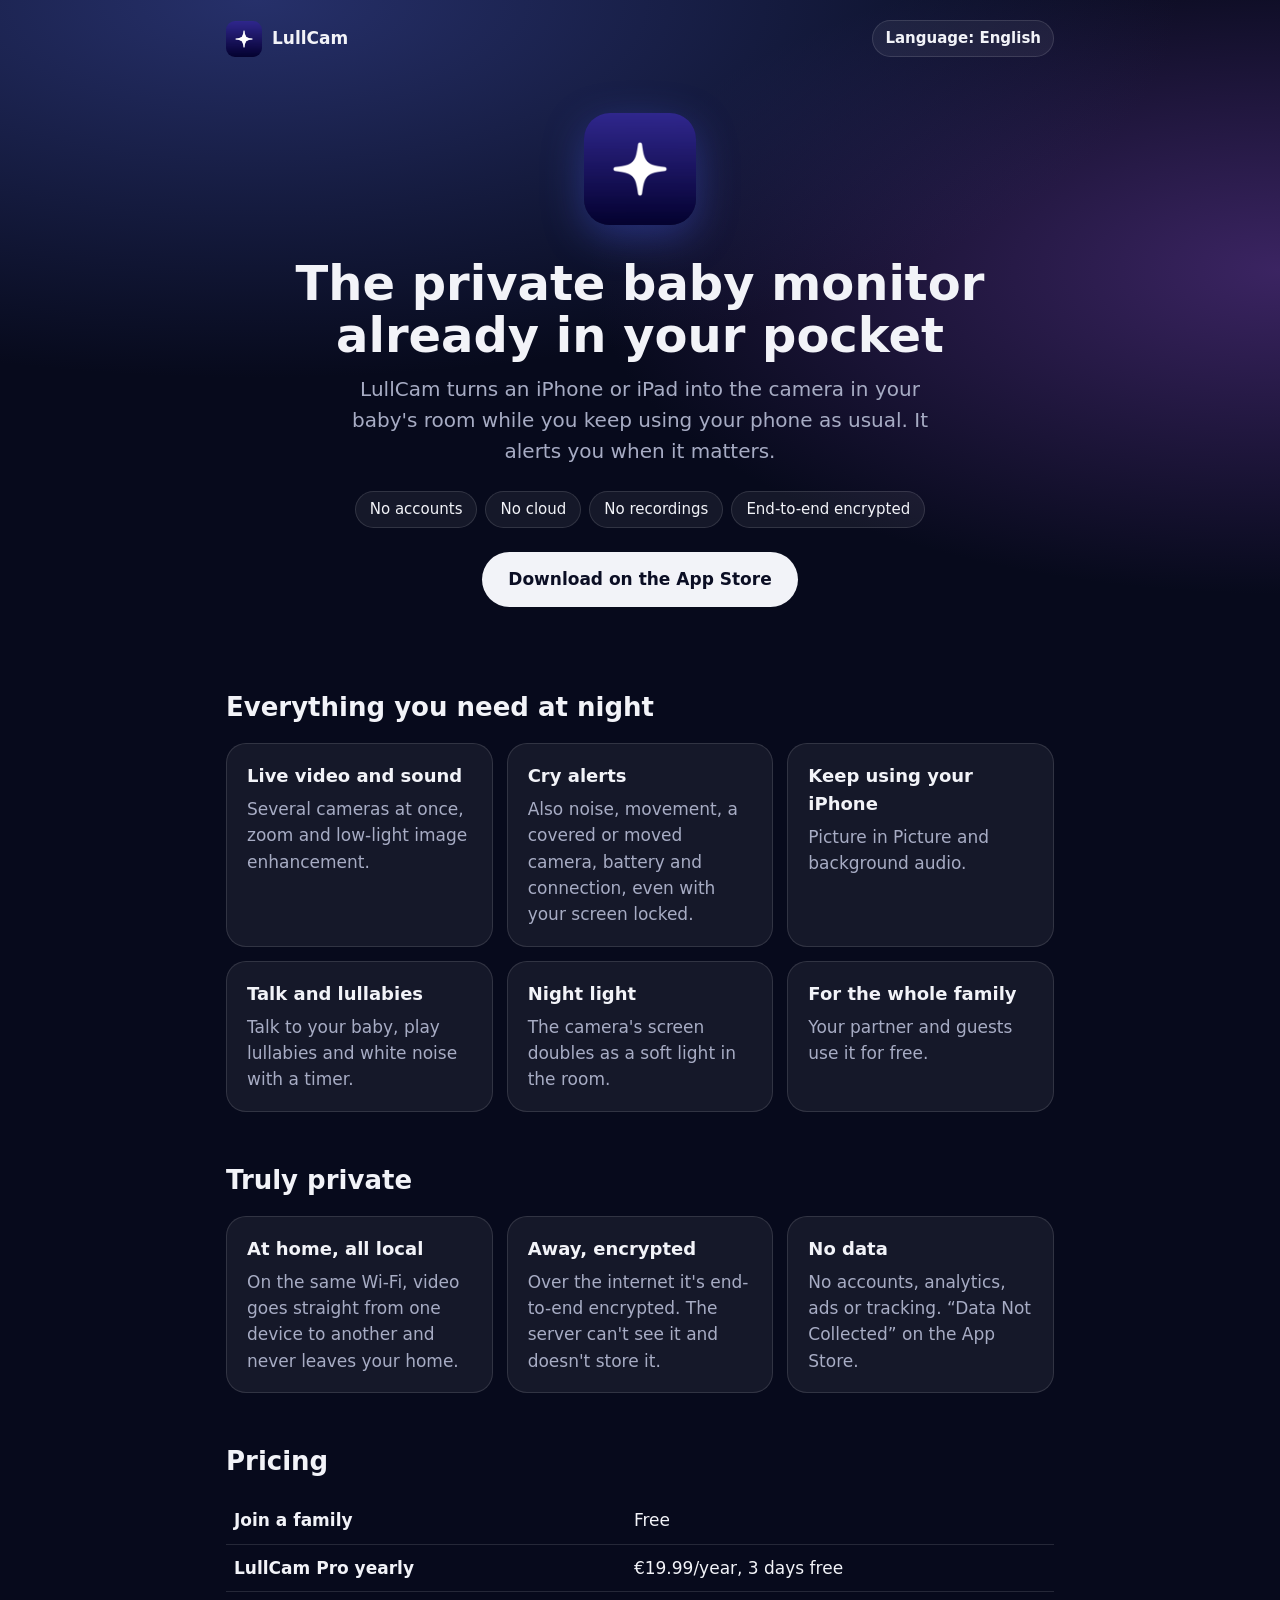
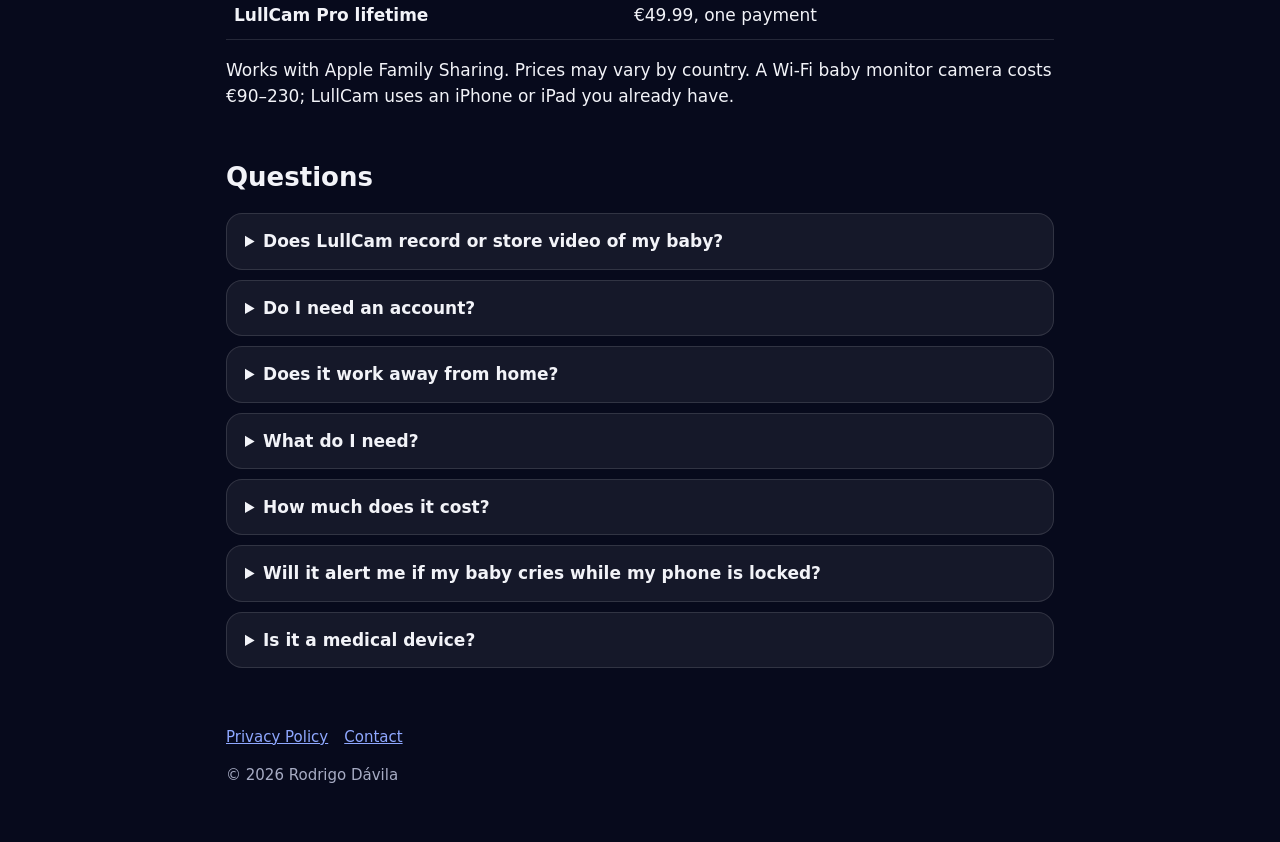
==== index.html @ 8188d0df "feat: publish LullCam website Co-Authored-By: Claude Opus 5.5 (1M context) <noreply@anthropic.com>" ====
<!doctype html>
<html lang="en">
<head>
<meta charset="utf-8">
<meta name="viewport" content="width=device-width, initial-scale=1">
<title>LullCam — Private baby monitor for iPhone, no cloud, no accounts</title>
<meta name="description" content="LullCam turns an iPhone or iPad into a private baby monitor: live video and sound, cry and motion alerts, no accounts, no cloud and no recordings. End-to-end encrypted.">
<link rel="canonical" href="https://lullcam.com/">
<link rel="alternate" hreflang="en" href="https://lullcam.com/">
<link rel="alternate" hreflang="es" href="https://lullcam.com/es/">
<link rel="alternate" hreflang="de" href="https://lullcam.com/de/">
<link rel="alternate" hreflang="fr" href="https://lullcam.com/fr/">
<link rel="alternate" hreflang="it" href="https://lullcam.com/it/">
<link rel="alternate" hreflang="pt-PT" href="https://lullcam.com/pt-pt/">
<link rel="alternate" hreflang="pt-BR" href="https://lullcam.com/pt-br/">
<link rel="alternate" hreflang="ja" href="https://lullcam.com/ja/">
<link rel="alternate" hreflang="ko" href="https://lullcam.com/ko/">
<link rel="alternate" hreflang="zh-Hans" href="https://lullcam.com/zh-hans/">
<link rel="alternate" hreflang="x-default" href="https://lullcam.com/">
<link rel="icon" href="/icon.png">
<link rel="apple-touch-icon" href="/icon.png">
<link rel="stylesheet" href="/style.css">
<meta property="og:type" content="website">
<meta property="og:url" content="https://lullcam.com/">
<meta property="og:title" content="LullCam — Private baby monitor for iPhone, no cloud, no accounts">
<meta property="og:description" content="LullCam turns an iPhone or iPad into a private baby monitor: live video and sound, cry and motion alerts, no accounts, no cloud and no recordings. End-to-end encrypted.">
<meta property="og:image" content="https://lullcam.com/icon.png">
<meta property="og:locale" content="en_US">
<meta name="apple-itunes-app" content="app-id=6820272090">
<script type="application/ld+json">
{
 "@context": "https://schema.org",
 "@graph": [
  {
   "@type": "MobileApplication",
   "name": "LullCam",
   "description": "LullCam turns an iPhone or iPad into a private baby monitor: live video and sound, cry and motion alerts, no accounts, no cloud and no recordings. End-to-end encrypted.",
   "operatingSystem": "iOS, iPadOS",
   "applicationCategory": "LifestyleApplication",
   "inLanguage": [
    "en",
    "es",
    "de",
    "fr",
    "it",
    "pt-PT",
    "pt-BR",
    "ja",
    "ko",
    "zh-Hans"
   ],
   "url": "https://lullcam.com/",
   "installUrl": "https://apps.apple.com/app/id6820272090",
   "image": "https://lullcam.com/icon.png",
   "author": {
    "@type": "Person",
    "name": "Rodrigo Dávila"
   },
   "offers": [
    {
     "@type": "Offer",
     "name": "Download (join a family)",
     "price": "0",
     "priceCurrency": "EUR"
    },
    {
     "@type": "Offer",
     "name": "LullCam Pro yearly (3 days free)",
     "price": "19.99",
     "priceCurrency": "EUR"
    },
    {
     "@type": "Offer",
     "name": "LullCam Pro lifetime",
     "price": "49.99",
     "priceCurrency": "EUR"
    }
   ]
  },
  {
   "@type": "FAQPage",
   "mainEntity": [
    {
     "@type": "Question",
     "name": "Does LullCam record or store video of my baby?",
     "acceptedAnswer": {
      "@type": "Answer",
      "text": "No. LullCam never records or stores video, audio or photos. Everything is live and nothing is written to disk."
     }
    },
    {
     "@type": "Question",
     "name": "Do I need an account?",
     "acceptedAnswer": {
      "@type": "Answer",
      "text": "No. LullCam has no accounts. Your family's devices pair by scanning a QR code in person."
     }
    },
    {
     "@type": "Question",
     "name": "Does it work away from home?",
     "acceptedAnswer": {
      "@type": "Answer",
      "text": "Yes, if you allow it. Over the internet, video and audio are end-to-end encrypted; the connection server can't see them and doesn't store them. On the same Wi‑Fi everything stays local."
     }
    },
    {
     "@type": "Question",
     "name": "What do I need?",
     "acceptedAnswer": {
      "@type": "Answer",
      "text": "Two Apple devices: an old iPhone or iPad acts as the camera in the nursery and your iPhone is the parent screen. No camera to buy."
     }
    },
    {
     "@type": "Question",
     "name": "How much does it cost?",
     "acceptedAnswer": {
      "@type": "Answer",
      "text": "Downloading to join a family is free. To create your family you need LullCam Pro: €19.99 per year with 3 days free, or €49.99 lifetime. Your partner and guests use it for free."
     }
    },
    {
     "@type": "Question",
     "name": "Will it alert me if my baby cries while my phone is locked?",
     "acceptedAnswer": {
      "@type": "Answer",
      "text": "Yes. LullCam alerts you about crying, noise, movement, a covered or moved camera, battery and lost connection, even with the screen locked."
     }
    },
    {
     "@type": "Question",
     "name": "Is it a medical device?",
     "acceptedAnswer": {
      "@type": "Answer",
      "text": "No. LullCam is not a medical device and does not replace adult supervision."
     }
    }
   ]
  }
 ]
}
</script>
</head>
<body>
<header>
  <a class="brand" href="/"><img src="/icon.png" alt="">LullCam</a>
  <details class="langs"><summary>Language: English</summary>
    <nav>
      <a href="/" hreflang="en" lang="en" aria-current="page">English</a>
      <a href="/es/" hreflang="es" lang="es">Español</a>
      <a href="/de/" hreflang="de" lang="de">Deutsch</a>
      <a href="/fr/" hreflang="fr" lang="fr">Français</a>
      <a href="/it/" hreflang="it" lang="it">Italiano</a>
      <a href="/pt-pt/" hreflang="pt-PT" lang="pt-PT">Português (Portugal)</a>
      <a href="/pt-br/" hreflang="pt-BR" lang="pt-BR">Português (Brasil)</a>
      <a href="/ja/" hreflang="ja" lang="ja">日本語</a>
      <a href="/ko/" hreflang="ko" lang="ko">한국어</a>
      <a href="/zh-hans/" hreflang="zh-Hans" lang="zh-Hans">简体中文</a>
    </nav>
  </details>
</header>
<main>
  <section class="hero">
    <img class="icon" src="/icon.png" alt="LullCam icon">
    <h1>The private baby monitor<br>already in your pocket</h1>
    <p class="lead">LullCam turns an iPhone or iPad into the camera in your baby&#x27;s room while you keep using your phone as usual. It alerts you when it matters.</p>
    <ul class="tags"><li>No accounts</li><li>No cloud</li><li>No recordings</li><li>End-to-end encrypted</li></ul>
    <a class="button" href="https://apps.apple.com/app/id6820272090">Download on the App Store</a>
  </section>

  <h2>Everything you need at night</h2>
  <div class="grid">
    <div class="card"><h3>Live video and sound</h3><p>Several cameras at once, zoom and low-light image enhancement.</p></div>
    <div class="card"><h3>Cry alerts</h3><p>Also noise, movement, a covered or moved camera, battery and connection, even with your screen locked.</p></div>
    <div class="card"><h3>Keep using your iPhone</h3><p>Picture in Picture and background audio.</p></div>
    <div class="card"><h3>Talk and lullabies</h3><p>Talk to your baby, play lullabies and white noise with a timer.</p></div>
    <div class="card"><h3>Night light</h3><p>The camera&#x27;s screen doubles as a soft light in the room.</p></div>
    <div class="card"><h3>For the whole family</h3><p>Your partner and guests use it for free.</p></div>
  </div>

  <h2>Truly private</h2>
  <div class="grid">
    <div class="card"><h3>At home, all local</h3><p>On the same Wi‑Fi, video goes straight from one device to another and never leaves your home.</p></div>
    <div class="card"><h3>Away, encrypted</h3><p>Over the internet it&#x27;s end-to-end encrypted. The server can&#x27;t see it and doesn&#x27;t store it.</p></div>
    <div class="card"><h3>No data</h3><p>No accounts, analytics, ads or tracking. “Data Not Collected” on the App Store.</p></div>
  </div>

  <h2>Pricing</h2>
  <table>
    <tr><th>Join a family</th><td>Free</td></tr>
    <tr><th>LullCam Pro yearly</th><td>€19.99/year, 3 days free</td></tr>
    <tr><th>LullCam Pro lifetime</th><td>€49.99, one payment</td></tr>
  </table>
  <p>Works with Apple Family Sharing. Prices may vary by country. A Wi‑Fi baby monitor camera costs €90–230; LullCam uses an iPhone or iPad you already have.</p>

  <h2>Questions</h2>
  <details><summary>Does LullCam record or store video of my baby?</summary><p>No. LullCam never records or stores video, audio or photos. Everything is live and nothing is written to disk.</p></details>
  <details><summary>Do I need an account?</summary><p>No. LullCam has no accounts. Your family&#x27;s devices pair by scanning a QR code in person.</p></details>
  <details><summary>Does it work away from home?</summary><p>Yes, if you allow it. Over the internet, video and audio are end-to-end encrypted; the connection server can&#x27;t see them and doesn&#x27;t store them. On the same Wi‑Fi everything stays local.</p></details>
  <details><summary>What do I need?</summary><p>Two Apple devices: an old iPhone or iPad acts as the camera in the nursery and your iPhone is the parent screen. No camera to buy.</p></details>
  <details><summary>How much does it cost?</summary><p>Downloading to join a family is free. To create your family you need LullCam Pro: €19.99 per year with 3 days free, or €49.99 lifetime. Your partner and guests use it for free.</p></details>
  <details><summary>Will it alert me if my baby cries while my phone is locked?</summary><p>Yes. LullCam alerts you about crying, noise, movement, a covered or moved camera, battery and lost connection, even with the screen locked.</p></details>
  <details><summary>Is it a medical device?</summary><p>No. LullCam is not a medical device and does not replace adult supervision.</p></details>
</main>
<footer>
  <a href="/privacy/">Privacy Policy</a><a href="mailto:rdavila92@gmail.com">Contact</a>
  <p>© 2026 Rodrigo Dávila</p>
</footer>
</body>
</html>
---- style.css ----
:root {
  color-scheme: dark;
  --bg: #070a1c;
  --text: #f2f3f8;
  --muted: #a7acc4;
  --card: rgba(255, 255, 255, 0.06);
  --border: rgba(255, 255, 255, 0.12);
  --accent: #8fa8ff;
}
* { box-sizing: border-box; }
body {
  margin: 0;
  font: 17px/1.55 -apple-system, BlinkMacSystemFont, system-ui, sans-serif;
  color: var(--text);
  background: radial-gradient(120% 70% at 20% 0%, #26306a 0%, transparent 60%),
              radial-gradient(90% 60% at 100% 30%, #3b2462 0%, transparent 60%),
              var(--bg);
  background-attachment: fixed;
}
a { color: var(--accent); }
main, header, footer { max-width: 860px; margin: 0 auto; padding: 0 16px; }
header { display: flex; align-items: center; justify-content: space-between; padding-top: 20px; }
header .brand { display: flex; align-items: center; gap: 10px; font-weight: 600; color: var(--text); text-decoration: none; }
header img { width: 36px; height: 36px; border-radius: 9px; }
.hero { text-align: center; padding: 56px 0 32px; }
.hero img.icon { width: 112px; height: 112px; border-radius: 26px; box-shadow: 0 12px 40px rgba(80, 100, 255, 0.35); }
h1 { font-size: clamp(32px, 6vw, 48px); line-height: 1.1; margin: 24px 0 12px; }
h2 { font-size: 26px; margin: 48px 0 16px; }
h3 { font-size: 18px; margin: 0 0 6px; }
.lead { font-size: 20px; color: var(--muted); max-width: 620px; margin: 0 auto; }
.tags { display: flex; flex-wrap: wrap; gap: 8px; justify-content: center; margin: 24px 0; padding: 0; list-style: none; }
.tags li { padding: 6px 14px; border-radius: 999px; background: var(--card); border: 1px solid var(--border); font-size: 15px; }
.button { display: inline-block; padding: 14px 26px; border-radius: 999px; background: var(--text); color: #0b0e24; font-weight: 600; text-decoration: none; }
.grid { display: grid; grid-template-columns: repeat(auto-fit, minmax(240px, 1fr)); gap: 14px; }
.card { background: var(--card); border: 1px solid var(--border); border-radius: 20px; padding: 18px 20px; }
.card p { margin: 0; color: var(--muted); }
.shots { display: flex; gap: 14px; overflow-x: auto; padding-bottom: 8px; }
.shots img { height: 460px; max-width: 80vw; object-fit: contain; border-radius: 24px; border: 1px solid var(--border); }
details { background: var(--card); border: 1px solid var(--border); border-radius: 16px; padding: 14px 18px; margin-bottom: 10px; }
summary { font-weight: 600; cursor: pointer; }
details p { color: var(--muted); margin: 10px 0 0; }
table { width: 100%; border-collapse: collapse; }
td, th { text-align: left; padding: 10px 8px; border-bottom: 1px solid var(--border); }
footer { color: var(--muted); font-size: 15px; padding-top: 48px; padding-bottom: 40px; }
footer a { margin-right: 16px; }
.langs { position: relative; }
.langs summary { list-style: none; padding: 6px 12px; border-radius: 999px; border: 1px solid var(--border); background: var(--card); font-size: 15px; }
.langs summary::-webkit-details-marker { display: none; }
.langs nav { position: absolute; right: 0; top: 40px; z-index: 2; display: flex; flex-direction: column; min-width: 200px; padding: 8px; border-radius: 16px; border: 1px solid var(--border); background: #141838; }
.langs nav a { padding: 8px 10px; border-radius: 10px; text-decoration: none; color: var(--text); }
.langs nav a[aria-current] { background: var(--card); }
header .langs { background: none; border: 0; padding: 0; margin: 0; }
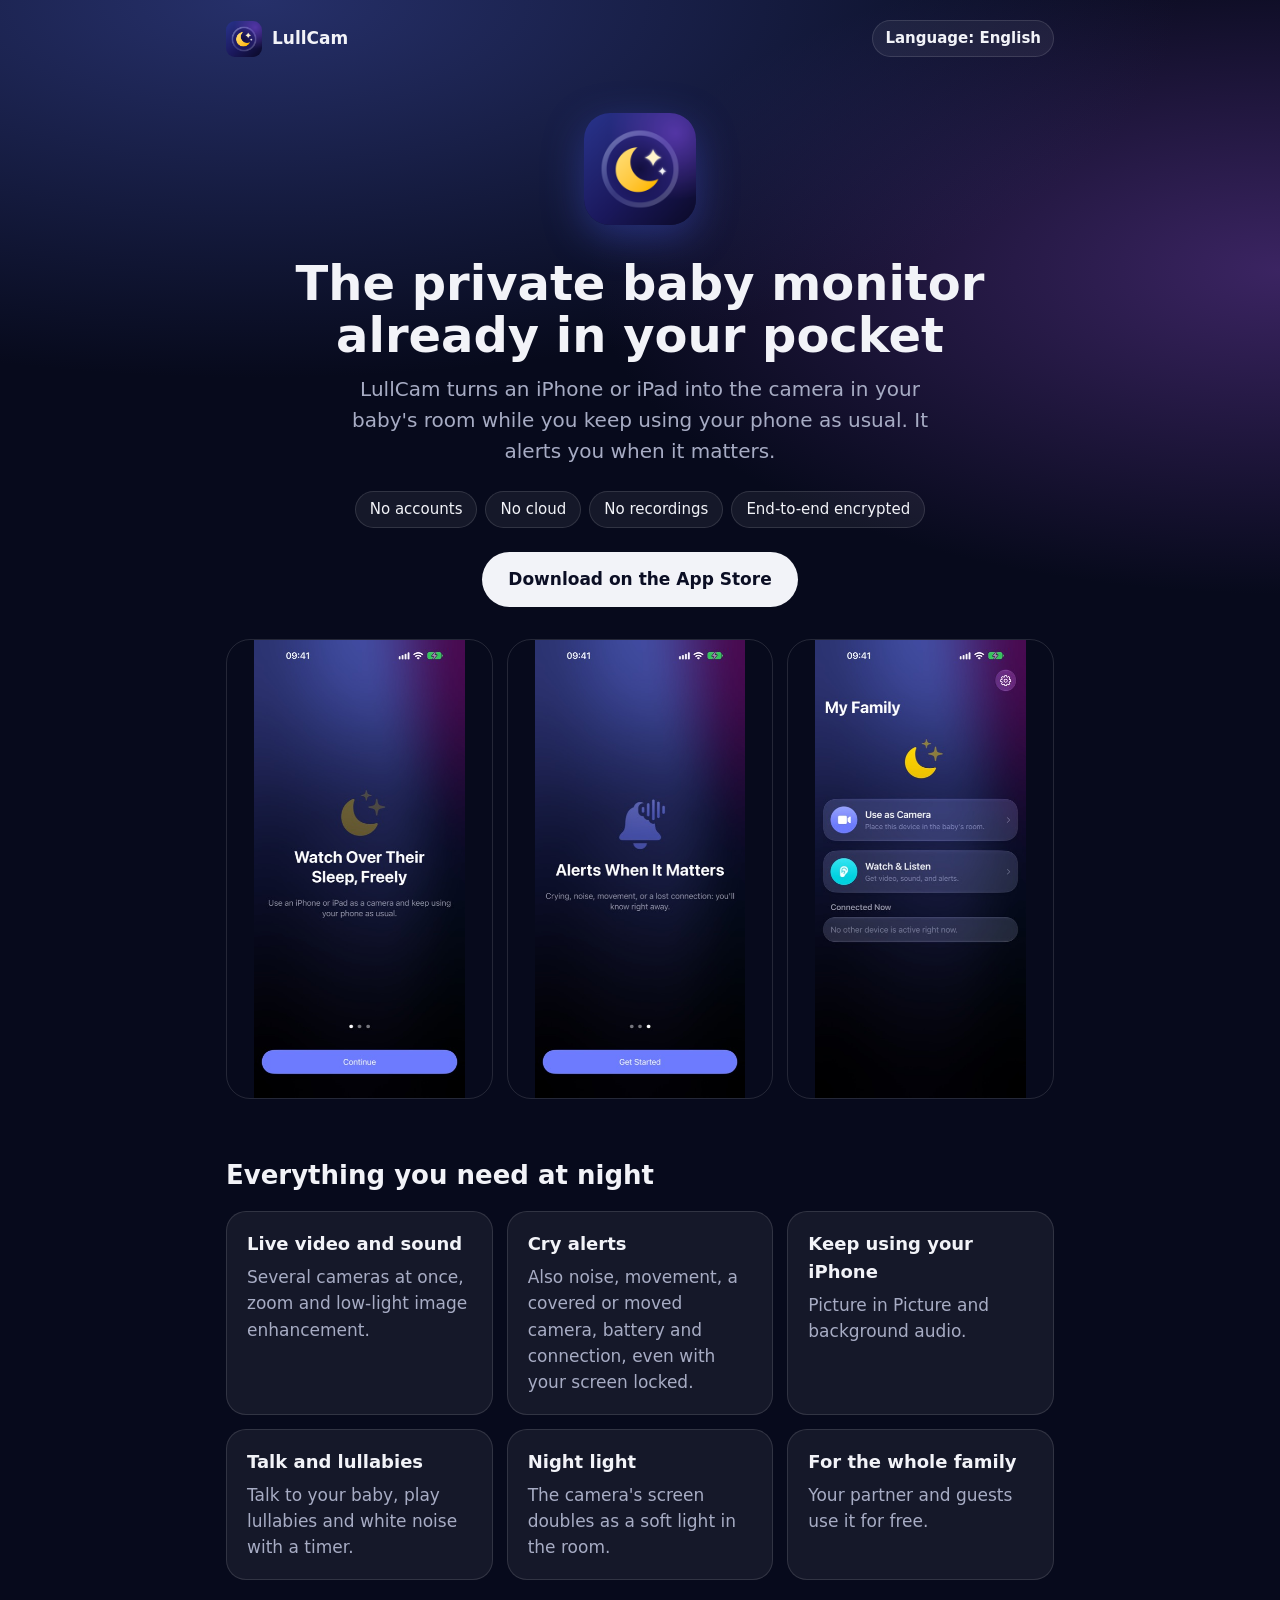
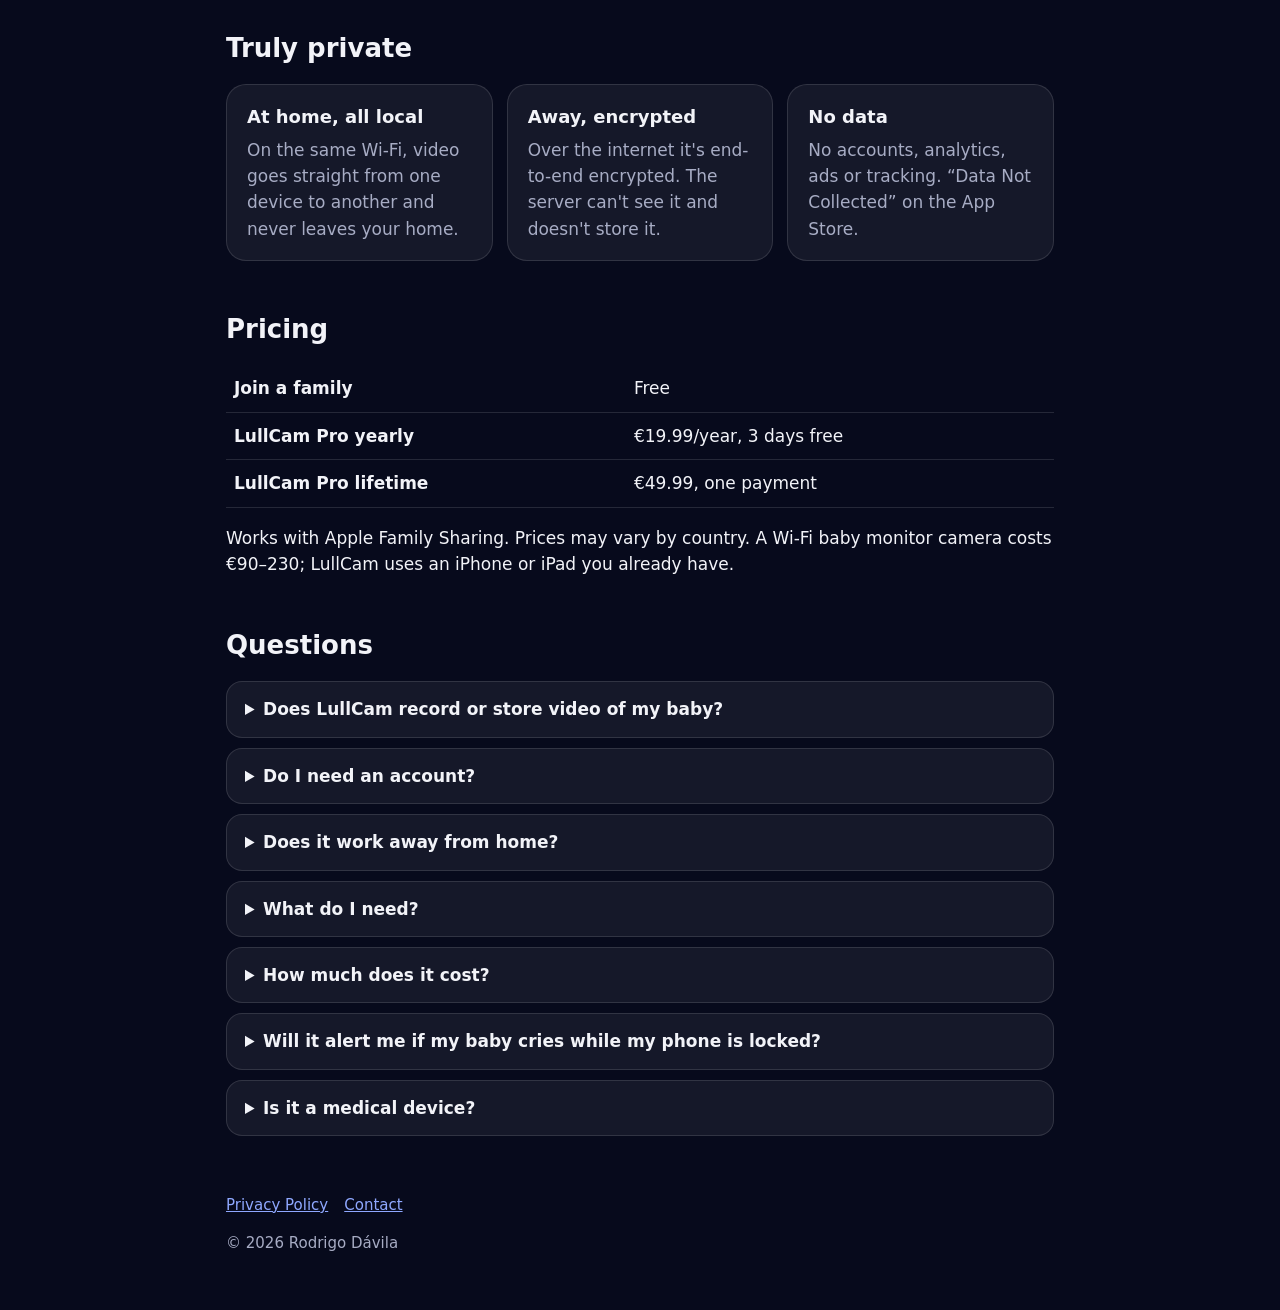
==== commit 3698d922: "feat: screenshots per language, share images, SEO fixes Co-Authored-By: Claude Opus 5.5 (1M context)" ====
--- a/index.html
+++ b/index.html
@@ -4,7 +4,7 @@
 <meta charset="utf-8">
 <meta name="viewport" content="width=device-width, initial-scale=1">
 <title>LullCam — Private baby monitor for iPhone, no cloud, no accounts</title>
-<meta name="description" content="LullCam turns an iPhone or iPad into a private baby monitor: live video and sound, cry and motion alerts, no accounts, no cloud and no recordings. End-to-end encrypted.">
+<meta name="description" content="LullCam turns an iPhone or iPad into a private baby monitor: live video and sound, cry alerts, no accounts, no cloud and no recordings.">
 <link rel="canonical" href="https://lullcam.com/">
 <link rel="alternate" hreflang="en" href="https://lullcam.com/">
 <link rel="alternate" hreflang="es" href="https://lullcam.com/es/">
@@ -23,8 +23,12 @@
 <meta property="og:type" content="website">
 <meta property="og:url" content="https://lullcam.com/">
 <meta property="og:title" content="LullCam — Private baby monitor for iPhone, no cloud, no accounts">
-<meta property="og:description" content="LullCam turns an iPhone or iPad into a private baby monitor: live video and sound, cry and motion alerts, no accounts, no cloud and no recordings. End-to-end encrypted.">
-<meta property="og:image" content="https://lullcam.com/icon.png">
+<meta property="og:description" content="LullCam turns an iPhone or iPad into a private baby monitor: live video and sound, cry alerts, no accounts, no cloud and no recordings.">
+<meta property="og:image" content="https://lullcam.com/og.jpg">
+<meta property="og:image:width" content="1200">
+<meta property="og:image:height" content="630">
+<meta property="og:site_name" content="LullCam">
+<meta name="twitter:card" content="summary_large_image">
 <meta property="og:locale" content="en_US">
 <meta name="apple-itunes-app" content="app-id=6820272090">
 <script type="application/ld+json">
@@ -34,7 +38,7 @@
   {
    "@type": "MobileApplication",
    "name": "LullCam",
-   "description": "LullCam turns an iPhone or iPad into a private baby monitor: live video and sound, cry and motion alerts, no accounts, no cloud and no recordings. End-to-end encrypted.",
+   "description": "LullCam turns an iPhone or iPad into a private baby monitor: live video and sound, cry alerts, no accounts, no cloud and no recordings.",
    "operatingSystem": "iOS, iPadOS",
    "applicationCategory": "LifestyleApplication",
    "inLanguage": [
@@ -52,6 +56,7 @@
    "url": "https://lullcam.com/",
    "installUrl": "https://apps.apple.com/app/id6820272090",
    "image": "https://lullcam.com/icon.png",
+   "screenshot": "https://lullcam.com/04-inicio.jpg",
    "author": {
     "@type": "Person",
     "name": "Rodrigo Dávila"
@@ -168,6 +173,11 @@
     <ul class="tags"><li>No accounts</li><li>No cloud</li><li>No recordings</li><li>End-to-end encrypted</li></ul>
     <a class="button" href="https://apps.apple.com/app/id6820272090">Download on the App Store</a>
   </section>
+  <div class="shots">
+    <img src="/01-onboarding.jpg" alt="The private baby monitor already in your pocket" width="414" height="900" loading="lazy">
+    <img src="/03-avisos.jpg" alt="Cry alerts" width="414" height="900" loading="lazy">
+    <img src="/04-inicio.jpg" alt="For the whole family" width="414" height="900" loading="lazy">
+  </div>
 
   <h2>Everything you need at night</h2>
   <div class="grid">
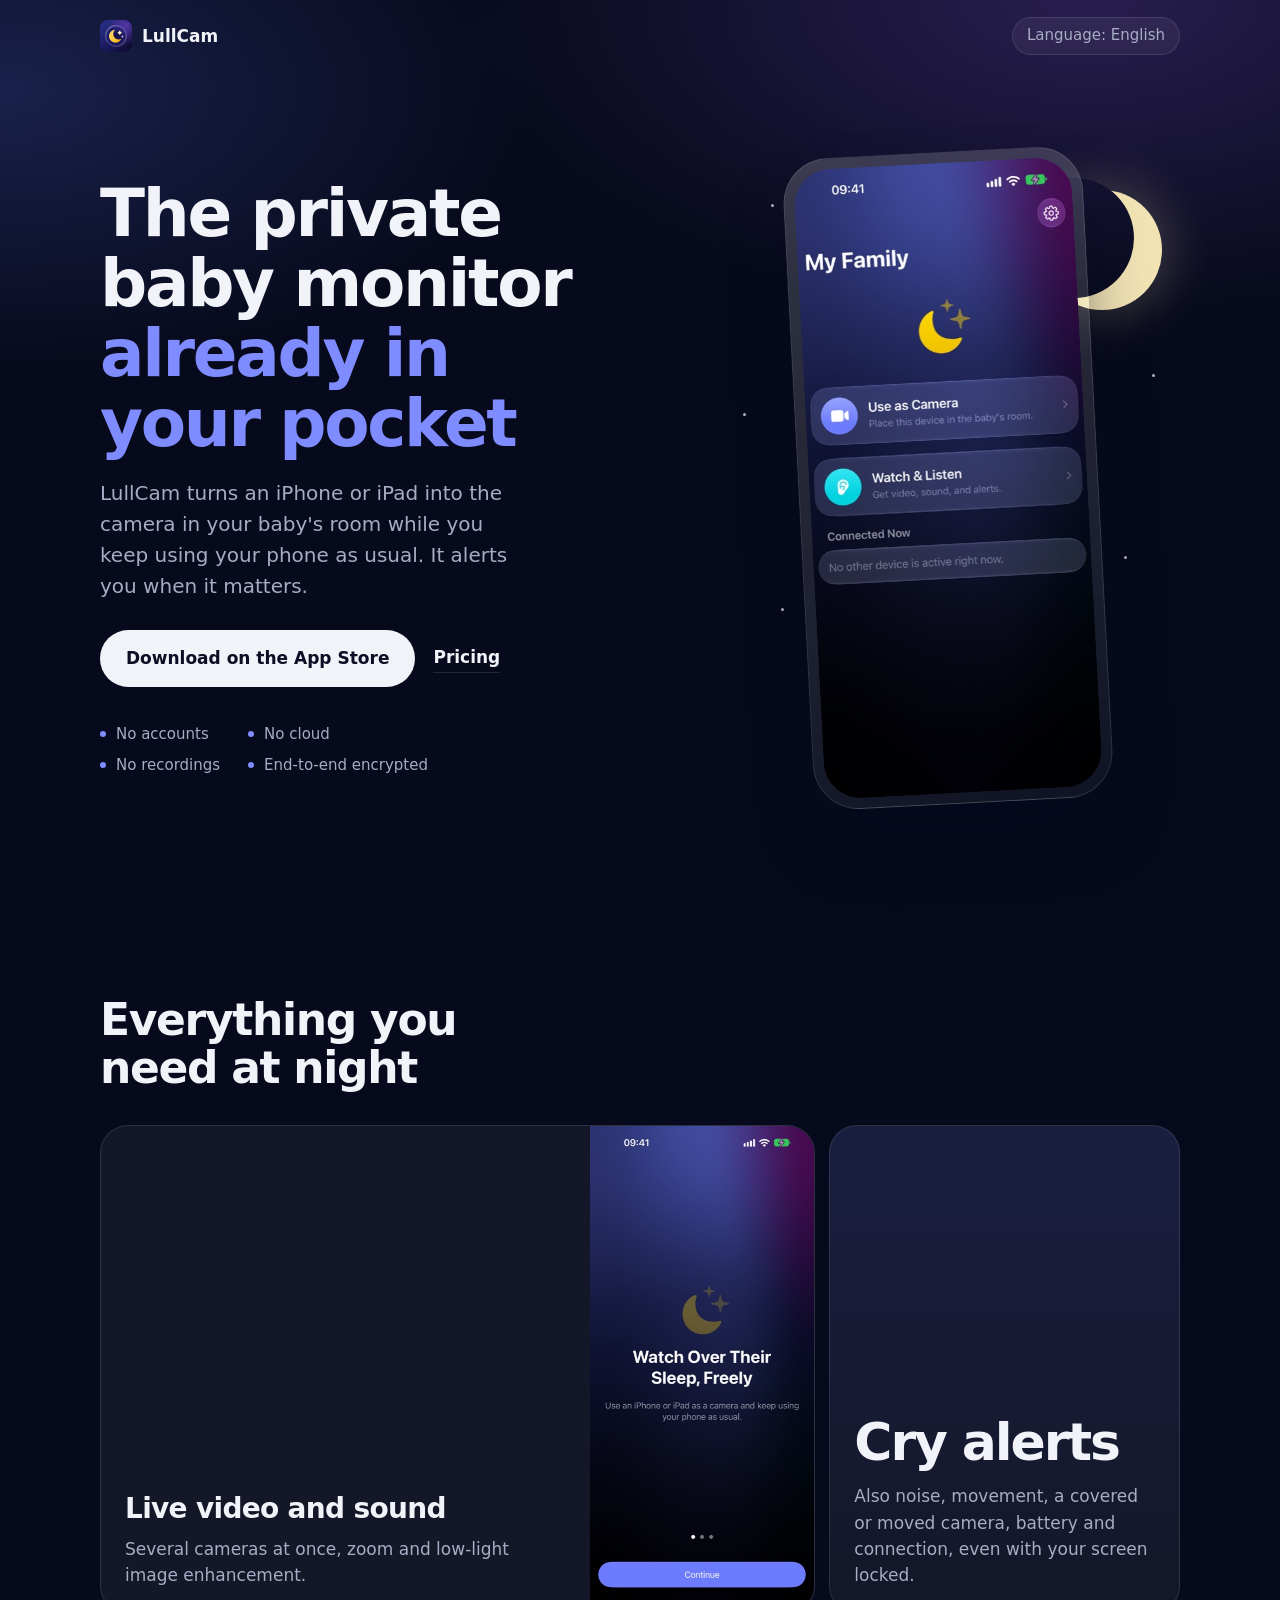
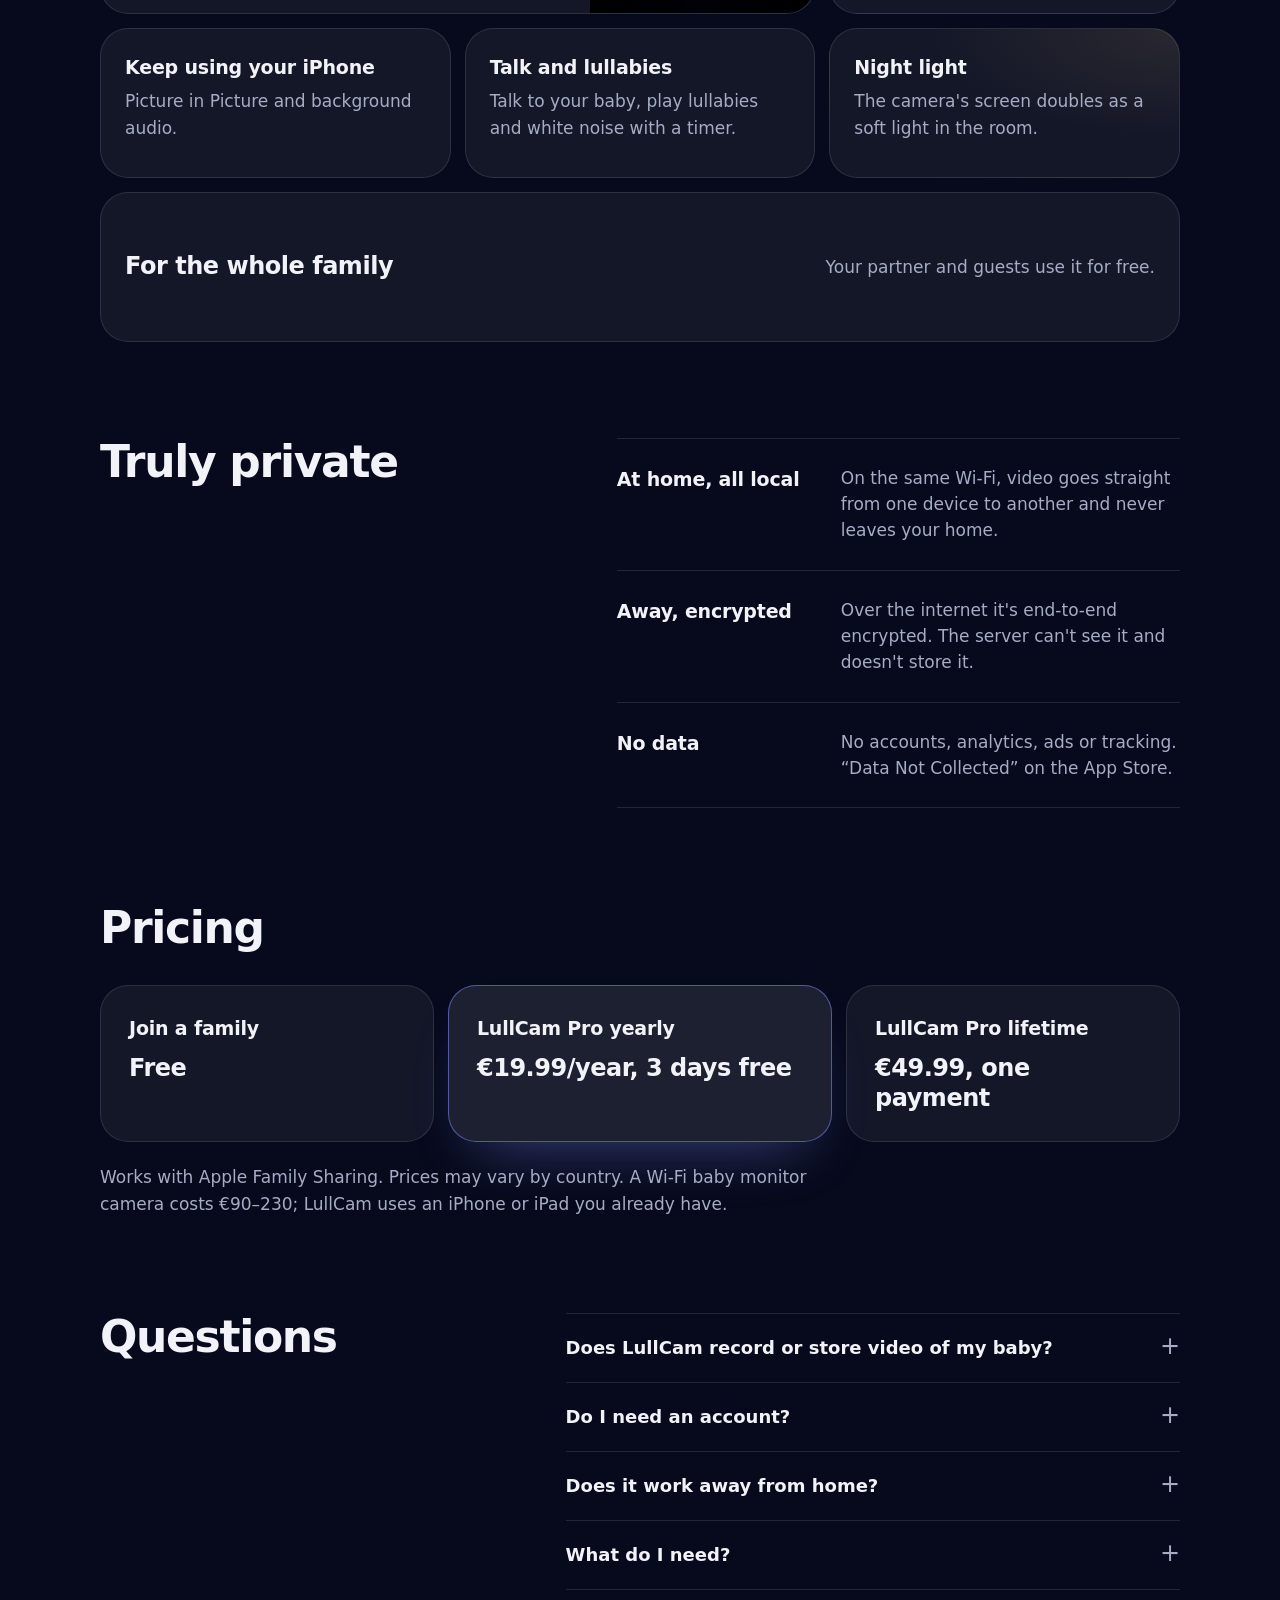
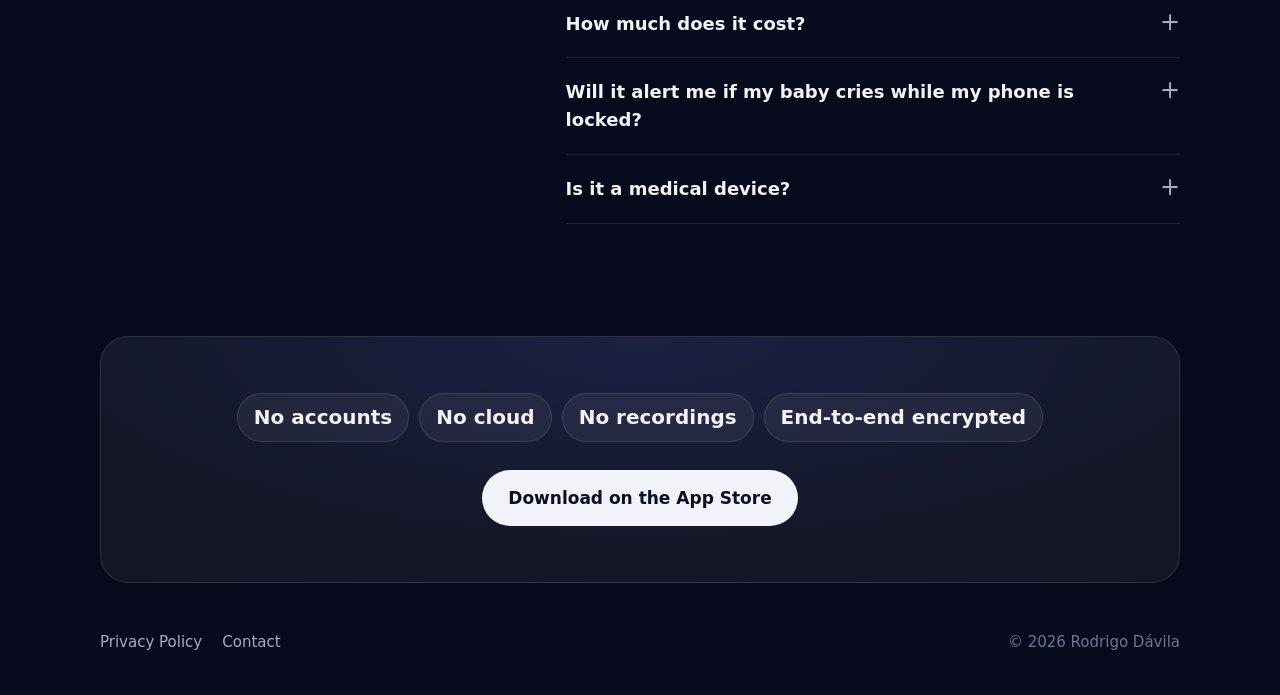
==== commit ce46d6f1: "feat: redesigned landing page Co-Authored-By: Claude Opus 5.5 (1M context) <noreply@anthropic.com>" ====
--- a/index.html
+++ b/index.html
@@ -17,8 +17,9 @@
 <link rel="alternate" hreflang="ko" href="https://lullcam.com/ko/">
 <link rel="alternate" hreflang="zh-Hans" href="https://lullcam.com/zh-hans/">
 <link rel="alternate" hreflang="x-default" href="https://lullcam.com/">
-<link rel="icon" href="/icon.png">
-<link rel="apple-touch-icon" href="/icon.png">
+<link rel="icon" type="image/png" sizes="32x32" href="/favicon-32.png">
+<link rel="icon" type="image/png" sizes="256x256" href="/icon.png">
+<link rel="apple-touch-icon" href="/apple-touch-icon.png">
 <link rel="stylesheet" href="/style.css">
 <meta property="og:type" content="website">
 <meta property="og:url" content="https://lullcam.com/">
@@ -148,10 +149,11 @@
 </script>
 </head>
 <body>
-<header>
-  <a class="brand" href="/"><img src="/icon.png" alt="">LullCam</a>
-  <details class="langs"><summary>Language: English</summary>
-    <nav>
+<div class="wrap">
+  <header class="top">
+    <a class="brand" href="/"><img src="/icon.png" alt="">LullCam</a>
+    <details class="langs"><summary>Language: English</summary>
+      <nav>
       <a href="/" hreflang="en" lang="en" aria-current="page">English</a>
       <a href="/es/" hreflang="es" lang="es">Español</a>
       <a href="/de/" hreflang="de" lang="de">Deutsch</a>
@@ -162,60 +164,80 @@
       <a href="/ja/" hreflang="ja" lang="ja">日本語</a>
       <a href="/ko/" hreflang="ko" lang="ko">한국어</a>
       <a href="/zh-hans/" hreflang="zh-Hans" lang="zh-Hans">简体中文</a>
-    </nav>
-  </details>
-</header>
-<main>
-  <section class="hero">
-    <img class="icon" src="/icon.png" alt="LullCam icon">
-    <h1>The private baby monitor<br>already in your pocket</h1>
-    <p class="lead">LullCam turns an iPhone or iPad into the camera in your baby&#x27;s room while you keep using your phone as usual. It alerts you when it matters.</p>
-    <ul class="tags"><li>No accounts</li><li>No cloud</li><li>No recordings</li><li>End-to-end encrypted</li></ul>
-    <a class="button" href="https://apps.apple.com/app/id6820272090">Download on the App Store</a>
-  </section>
-  <div class="shots">
-    <img src="/01-onboarding.jpg" alt="The private baby monitor already in your pocket" width="414" height="900" loading="lazy">
-    <img src="/03-avisos.jpg" alt="Cry alerts" width="414" height="900" loading="lazy">
-    <img src="/04-inicio.jpg" alt="For the whole family" width="414" height="900" loading="lazy">
-  </div>
-
-  <h2>Everything you need at night</h2>
-  <div class="grid">
-    <div class="card"><h3>Live video and sound</h3><p>Several cameras at once, zoom and low-light image enhancement.</p></div>
-    <div class="card"><h3>Cry alerts</h3><p>Also noise, movement, a covered or moved camera, battery and connection, even with your screen locked.</p></div>
-    <div class="card"><h3>Keep using your iPhone</h3><p>Picture in Picture and background audio.</p></div>
-    <div class="card"><h3>Talk and lullabies</h3><p>Talk to your baby, play lullabies and white noise with a timer.</p></div>
-    <div class="card"><h3>Night light</h3><p>The camera&#x27;s screen doubles as a soft light in the room.</p></div>
-    <div class="card"><h3>For the whole family</h3><p>Your partner and guests use it for free.</p></div>
-  </div>
-
-  <h2>Truly private</h2>
-  <div class="grid">
-    <div class="card"><h3>At home, all local</h3><p>On the same Wi‑Fi, video goes straight from one device to another and never leaves your home.</p></div>
-    <div class="card"><h3>Away, encrypted</h3><p>Over the internet it&#x27;s end-to-end encrypted. The server can&#x27;t see it and doesn&#x27;t store it.</p></div>
-    <div class="card"><h3>No data</h3><p>No accounts, analytics, ads or tracking. “Data Not Collected” on the App Store.</p></div>
-  </div>
-
-  <h2>Pricing</h2>
-  <table>
-    <tr><th>Join a family</th><td>Free</td></tr>
-    <tr><th>LullCam Pro yearly</th><td>€19.99/year, 3 days free</td></tr>
-    <tr><th>LullCam Pro lifetime</th><td>€49.99, one payment</td></tr>
-  </table>
-  <p>Works with Apple Family Sharing. Prices may vary by country. A Wi‑Fi baby monitor camera costs €90–230; LullCam uses an iPhone or iPad you already have.</p>
-
-  <h2>Questions</h2>
-  <details><summary>Does LullCam record or store video of my baby?</summary><p>No. LullCam never records or stores video, audio or photos. Everything is live and nothing is written to disk.</p></details>
-  <details><summary>Do I need an account?</summary><p>No. LullCam has no accounts. Your family&#x27;s devices pair by scanning a QR code in person.</p></details>
-  <details><summary>Does it work away from home?</summary><p>Yes, if you allow it. Over the internet, video and audio are end-to-end encrypted; the connection server can&#x27;t see them and doesn&#x27;t store them. On the same Wi‑Fi everything stays local.</p></details>
-  <details><summary>What do I need?</summary><p>Two Apple devices: an old iPhone or iPad acts as the camera in the nursery and your iPhone is the parent screen. No camera to buy.</p></details>
-  <details><summary>How much does it cost?</summary><p>Downloading to join a family is free. To create your family you need LullCam Pro: €19.99 per year with 3 days free, or €49.99 lifetime. Your partner and guests use it for free.</p></details>
-  <details><summary>Will it alert me if my baby cries while my phone is locked?</summary><p>Yes. LullCam alerts you about crying, noise, movement, a covered or moved camera, battery and lost connection, even with the screen locked.</p></details>
-  <details><summary>Is it a medical device?</summary><p>No. LullCam is not a medical device and does not replace adult supervision.</p></details>
-</main>
-<footer>
-  <a href="/privacy/">Privacy Policy</a><a href="mailto:rdavila92@gmail.com">Contact</a>
-  <p>© 2026 Rodrigo Dávila</p>
-</footer>
+      </nav>
+    </details>
+  </header>
+  <main>
+    <section class="hero">
+      <div>
+        <h1>The private baby monitor <em>already in your pocket</em></h1>
+        <p class="lead">LullCam turns an iPhone or iPad into the camera in your baby&#x27;s room while you keep using your phone as usual. It alerts you when it matters.</p>
+        <div class="ctas">
+          <a class="button" href="https://apps.apple.com/app/id6820272090">Download on the App Store</a>
+          <a class="link" href="#price">Pricing</a>
+        </div>
+        <ul class="promises"><li>No accounts</li><li>No cloud</li><li>No recordings</li><li>End-to-end encrypted</li></ul>
+      </div>
+      <div class="scene" aria-hidden="true">
+        <div class="stars"><i style="top:8%;left:12%;animation-delay:0s"></i><i style="top:22%;left:30%;animation-delay:1.2s"></i><i style="top:12%;left:58%;animation-delay:2.1s"></i><i style="top:40%;left:6%;animation-delay:0.6s"></i><i style="top:70%;left:14%;animation-delay:3s"></i><i style="top:62%;left:88%;animation-delay:1.8s"></i><i style="top:86%;left:70%;animation-delay:2.6s"></i><i style="top:34%;left:94%;animation-delay:0.3s"></i></div>
+        <div class="moon"></div>
+        <div class="phone"><img src="/04-inicio.jpg" alt="" width="414" height="900"></div>
+      </div>
+    </section>
+
+    <section class="block">
+      <h2>Everything you need at night</h2>
+      <div class="bento">
+      <div class="tile t-video"><div><h3>Live video and sound</h3><p>Several cameras at once, zoom and low-light image enhancement.</p></div><div class="shot"><img src="/01-onboarding.jpg" alt="Live video and sound" width="414" height="900" loading="lazy"></div></div>
+      <div class="tile t-alert"><div><h3>Cry alerts</h3><p>Also noise, movement, a covered or moved camera, battery and connection, even with your screen locked.</p></div></div>
+      <div class="tile t-pip"><div><h3>Keep using your iPhone</h3><p>Picture in Picture and background audio.</p></div></div>
+      <div class="tile t-talk"><div><h3>Talk and lullabies</h3><p>Talk to your baby, play lullabies and white noise with a timer.</p></div></div>
+      <div class="tile t-light"><div><h3>Night light</h3><p>The camera&#x27;s screen doubles as a soft light in the room.</p></div></div>
+      <div class="tile t-family"><div><h3>For the whole family</h3><p>Your partner and guests use it for free.</p></div></div>
+      </div>
+    </section>
+
+    <section class="block privacy">
+      <h2>Truly private</h2>
+      <div class="rows">
+        <div class="row"><h3>At home, all local</h3><p>On the same Wi‑Fi, video goes straight from one device to another and never leaves your home.</p></div>
+        <div class="row"><h3>Away, encrypted</h3><p>Over the internet it&#x27;s end-to-end encrypted. The server can&#x27;t see it and doesn&#x27;t store it.</p></div>
+        <div class="row"><h3>No data</h3><p>No accounts, analytics, ads or tracking. “Data Not Collected” on the App Store.</p></div>
+      </div>
+    </section>
+
+    <section class="block" id="price">
+      <h2>Pricing</h2>
+      <div class="plans">
+      <div class="plan"><h3>Join a family</h3><p class="value">Free</p></div>
+      <div class="plan featured"><h3>LullCam Pro yearly</h3><p class="value">€19.99/year, 3 days free</p></div>
+      <div class="plan"><h3>LullCam Pro lifetime</h3><p class="value">€49.99, one payment</p></div>
+      </div>
+      <p class="note">Works with Apple Family Sharing. Prices may vary by country. A Wi‑Fi baby monitor camera costs €90–230; LullCam uses an iPhone or iPad you already have.</p>
+    </section>
+
+    <section class="block faq">
+      <h2>Questions</h2>
+      <div>
+        <details><summary>Does LullCam record or store video of my baby?</summary><p>No. LullCam never records or stores video, audio or photos. Everything is live and nothing is written to disk.</p></details>
+        <details><summary>Do I need an account?</summary><p>No. LullCam has no accounts. Your family&#x27;s devices pair by scanning a QR code in person.</p></details>
+        <details><summary>Does it work away from home?</summary><p>Yes, if you allow it. Over the internet, video and audio are end-to-end encrypted; the connection server can&#x27;t see them and doesn&#x27;t store them. On the same Wi‑Fi everything stays local.</p></details>
+        <details><summary>What do I need?</summary><p>Two Apple devices: an old iPhone or iPad acts as the camera in the nursery and your iPhone is the parent screen. No camera to buy.</p></details>
+        <details><summary>How much does it cost?</summary><p>Downloading to join a family is free. To create your family you need LullCam Pro: €19.99 per year with 3 days free, or €49.99 lifetime. Your partner and guests use it for free.</p></details>
+        <details><summary>Will it alert me if my baby cries while my phone is locked?</summary><p>Yes. LullCam alerts you about crying, noise, movement, a covered or moved camera, battery and lost connection, even with the screen locked.</p></details>
+        <details><summary>Is it a medical device?</summary><p>No. LullCam is not a medical device and does not replace adult supervision.</p></details>
+      </div>
+    </section>
+
+    <section class="closing">
+      <ul class="pills"><li>No accounts</li><li>No cloud</li><li>No recordings</li><li>End-to-end encrypted</li></ul>
+      <a class="button" href="https://apps.apple.com/app/id6820272090">Download on the App Store</a>
+    </section>
+  </main>
+  <footer>
+    <div><a href="/privacy/">Privacy Policy</a><a href="mailto:rdavila92@gmail.com">Contact</a></div>
+    <p>© 2026 Rodrigo Dávila</p>
+  </footer>
+</div>
 </body>
 </html>
--- a/style.css
+++ b/style.css
@@ -3,50 +3,156 @@
   --bg: #070a1c;
   --text: #f2f3f8;
   --muted: #a7acc4;
-  --card: rgba(255, 255, 255, 0.06);
-  --border: rgba(255, 255, 255, 0.12);
-  --accent: #8fa8ff;
+  --faint: #6f7596;
+  --glass: rgba(255, 255, 255, 0.055);
+  --glass-hi: rgba(255, 255, 255, 0.09);
+  --line: rgba(255, 255, 255, 0.11);
+  --accent: #7f8cff;
+  --ink: #0b0e24;
+  --moon: #f1e3b4;
+  --r-lg: 28px;
 }
 * { box-sizing: border-box; }
+html { -webkit-text-size-adjust: 100%; }
 body {
   margin: 0;
   font: 17px/1.55 -apple-system, BlinkMacSystemFont, system-ui, sans-serif;
   color: var(--text);
-  background: radial-gradient(120% 70% at 20% 0%, #26306a 0%, transparent 60%),
-              radial-gradient(90% 60% at 100% 30%, #3b2462 0%, transparent 60%),
-              var(--bg);
+  background:
+    radial-gradient(70% 50% at 85% 0%, rgba(67, 46, 120, 0.55) 0%, transparent 70%),
+    radial-gradient(60% 45% at 0% 10%, rgba(38, 48, 106, 0.6) 0%, transparent 70%),
+    var(--bg);
   background-attachment: fixed;
+  min-height: 100dvh;
 }
 a { color: var(--accent); }
-main, header, footer { max-width: 860px; margin: 0 auto; padding: 0 16px; }
-header { display: flex; align-items: center; justify-content: space-between; padding-top: 20px; }
-header .brand { display: flex; align-items: center; gap: 10px; font-weight: 600; color: var(--text); text-decoration: none; }
-header img { width: 36px; height: 36px; border-radius: 9px; }
-.hero { text-align: center; padding: 56px 0 32px; }
-.hero img.icon { width: 112px; height: 112px; border-radius: 26px; box-shadow: 0 12px 40px rgba(80, 100, 255, 0.35); }
-h1 { font-size: clamp(32px, 6vw, 48px); line-height: 1.1; margin: 24px 0 12px; }
-h2 { font-size: 26px; margin: 48px 0 16px; }
-h3 { font-size: 18px; margin: 0 0 6px; }
-.lead { font-size: 20px; color: var(--muted); max-width: 620px; margin: 0 auto; }
-.tags { display: flex; flex-wrap: wrap; gap: 8px; justify-content: center; margin: 24px 0; padding: 0; list-style: none; }
-.tags li { padding: 6px 14px; border-radius: 999px; background: var(--card); border: 1px solid var(--border); font-size: 15px; }
-.button { display: inline-block; padding: 14px 26px; border-radius: 999px; background: var(--text); color: #0b0e24; font-weight: 600; text-decoration: none; }
-.grid { display: grid; grid-template-columns: repeat(auto-fit, minmax(240px, 1fr)); gap: 14px; }
-.card { background: var(--card); border: 1px solid var(--border); border-radius: 20px; padding: 18px 20px; }
-.card p { margin: 0; color: var(--muted); }
-.shots { display: flex; gap: 14px; overflow-x: auto; padding-bottom: 8px; }
-.shots img { height: 460px; max-width: 80vw; object-fit: contain; border-radius: 24px; border: 1px solid var(--border); }
-details { background: var(--card); border: 1px solid var(--border); border-radius: 16px; padding: 14px 18px; margin-bottom: 10px; }
-summary { font-weight: 600; cursor: pointer; }
-details p { color: var(--muted); margin: 10px 0 0; }
-table { width: 100%; border-collapse: collapse; }
-td, th { text-align: left; padding: 10px 8px; border-bottom: 1px solid var(--border); }
-footer { color: var(--muted); font-size: 15px; padding-top: 48px; padding-bottom: 40px; }
-footer a { margin-right: 16px; }
+p { margin: 0; }
+.wrap { max-width: 1120px; margin: 0 auto; padding: 0 20px; }
+
+/* Cabecera */
+header.top { display: flex; align-items: center; justify-content: space-between; height: 72px; }
+.brand { display: flex; align-items: center; gap: 10px; font-weight: 650; color: var(--text); text-decoration: none; }
+.brand img { width: 32px; height: 32px; border-radius: 8px; }
 .langs { position: relative; }
-.langs summary { list-style: none; padding: 6px 12px; border-radius: 999px; border: 1px solid var(--border); background: var(--card); font-size: 15px; }
+.langs summary { list-style: none; cursor: pointer; padding: 6px 14px; border-radius: 999px; border: 1px solid var(--line); background: var(--glass); font-size: 15px; color: var(--muted); }
 .langs summary::-webkit-details-marker { display: none; }
-.langs nav { position: absolute; right: 0; top: 40px; z-index: 2; display: flex; flex-direction: column; min-width: 200px; padding: 8px; border-radius: 16px; border: 1px solid var(--border); background: #141838; }
+.langs nav { position: absolute; right: 0; top: 42px; z-index: 2; display: flex; flex-direction: column; min-width: 210px; padding: 8px; border-radius: 18px; border: 1px solid var(--line); background: #141838; }
 .langs nav a { padding: 8px 10px; border-radius: 10px; text-decoration: none; color: var(--text); }
-.langs nav a[aria-current] { background: var(--card); }
-header .langs { background: none; border: 0; padding: 0; margin: 0; }
+.langs nav a[aria-current] { background: var(--glass-hi); }
+
+/* Portada */
+.hero {
+  display: grid; grid-template-columns: 1.1fr 0.9fr; gap: 48px; align-items: center;
+  min-height: calc(100dvh - 72px); max-height: 860px; padding: 24px 0 40px;
+}
+h1 { font-size: clamp(38px, 5.4vw, 66px); line-height: 1.06; letter-spacing: -0.035em; font-weight: 700; margin: 0 0 20px; text-wrap: balance; }
+h1 em { font-style: normal; color: var(--accent); }
+.lead { font-size: 20px; color: var(--muted); max-width: 34ch; margin: 0 0 28px; }
+.ctas { display: flex; flex-wrap: wrap; align-items: center; gap: 18px; }
+.button {
+  display: inline-flex; align-items: center; padding: 15px 26px; border-radius: 999px;
+  background: var(--text); color: var(--ink); font-weight: 650; text-decoration: none;
+  transition: transform 160ms ease;
+}
+.button:active { transform: scale(0.97); }
+.link { color: var(--text); text-decoration: none; font-weight: 550; border-bottom: 1px solid var(--line); padding-bottom: 2px; }
+.promises { display: grid; grid-template-columns: repeat(2, max-content); gap: 8px 28px; margin: 36px 0 0; padding: 0; list-style: none; font-size: 15px; color: var(--muted); }
+.promises li::before { content: ""; display: inline-block; width: 6px; height: 6px; border-radius: 50%; background: var(--accent); margin: 0 10px 2px 0; }
+
+/* Escena: luna que respira, estrellas y móvil */
+.scene { position: relative; display: grid; place-items: center; min-height: 560px; }
+.moon {
+  position: absolute; top: 4%; right: 10%; width: 120px; height: 120px; border-radius: 50%;
+  box-shadow: 28px 12px 0 0 var(--moon), 28px 12px 50px 6px rgba(255, 236, 180, 0.22);
+  animation: breathe 7s ease-in-out infinite;
+}
+.stars { position: absolute; inset: 0; pointer-events: none; }
+.stars i { position: absolute; width: 3px; height: 3px; border-radius: 50%; background: #fff; opacity: 0.7; animation: twinkle 5s ease-in-out infinite; }
+.phone {
+  position: relative; width: min(300px, 70vw); aspect-ratio: 414 / 900; border-radius: 46px; padding: 10px;
+  background: linear-gradient(160deg, rgba(255, 255, 255, 0.18), rgba(255, 255, 255, 0.04));
+  border: 1px solid var(--line);
+  box-shadow: 0 40px 80px -30px rgba(5, 8, 30, 0.9);
+  transform: rotate(-3deg);
+}
+.phone img { display: block; width: 100%; height: 100%; object-fit: cover; border-radius: 37px; }
+@keyframes breathe { 0%, 100% { transform: scale(1); opacity: 0.95; } 50% { transform: scale(1.04); opacity: 1; } }
+@keyframes twinkle { 0%, 100% { opacity: 0.25; } 50% { opacity: 0.85; } }
+
+/* Secciones */
+.block { padding: 96px 0 0; }
+h2 { font-size: clamp(30px, 3.6vw, 44px); line-height: 1.1; letter-spacing: -0.03em; margin: 0 0 32px; max-width: 18ch; text-wrap: balance; }
+h3 { font-size: 19px; letter-spacing: -0.01em; margin: 0 0 6px; }
+
+/* Funciones */
+.bento { display: grid; grid-template-columns: repeat(6, 1fr); grid-auto-rows: minmax(150px, auto); gap: 14px; }
+.tile { background: var(--glass); border: 1px solid var(--line); border-radius: var(--r-lg); padding: 24px; overflow: hidden; }
+.tile p { color: var(--muted); }
+.t-video { grid-column: span 4; grid-row: span 2; display: grid; grid-template-columns: 1fr 200px; gap: 24px; align-items: end; }
+.t-video h3 { font-size: 28px; letter-spacing: -0.025em; }
+.t-video .shot { align-self: stretch; margin: -24px -24px -24px 0; }
+.t-video .shot img { width: 100%; height: 100%; object-fit: cover; object-position: top; display: block; }
+.t-alert { grid-column: span 2; grid-row: span 2; display: flex; align-items: flex-end; background: linear-gradient(180deg, rgba(127, 140, 255, 0.16), var(--glass)); }
+.t-alert h3 { font-size: clamp(36px, 4.4vw, 52px); line-height: 1.02; letter-spacing: -0.04em; margin-bottom: 14px; }
+.t-pip, .t-talk { grid-column: span 2; }
+.t-light { grid-column: span 2; background: radial-gradient(120% 120% at 100% 0%, rgba(255, 228, 170, 0.14), var(--glass) 60%); }
+.t-family { grid-column: span 6; display: flex; align-items: center; }
+.t-family > div { flex: 1; }
+.t-family > div { display: flex; align-items: center; justify-content: space-between; gap: 24px; }
+.t-family h3 { font-size: 24px; letter-spacing: -0.02em; margin: 0; }
+
+/* Privacidad */
+.privacy { display: grid; grid-template-columns: 0.9fr 1.1fr; gap: 56px; align-items: start; }
+.rows { border-top: 1px solid var(--line); }
+.row { display: grid; grid-template-columns: 200px 1fr; gap: 24px; padding: 26px 0; border-bottom: 1px solid var(--line); }
+.row h3 { margin: 0; }
+.row p { color: var(--muted); }
+
+/* Precio */
+.plans { display: grid; grid-template-columns: 1fr 1.15fr 1fr; gap: 14px; }
+.plan { border-radius: var(--r-lg); border: 1px solid var(--line); background: var(--glass); padding: 28px; }
+.plan .value { font-size: 24px; font-weight: 700; letter-spacing: -0.02em; line-height: 1.25; margin-top: 10px; }
+.plan.featured { background: var(--glass-hi); border-color: rgba(127, 140, 255, 0.55); box-shadow: 0 30px 60px -30px rgba(127, 140, 255, 0.45); }
+.note { margin-top: 22px; color: var(--muted); max-width: 70ch; }
+
+/* Preguntas */
+.faq { display: grid; grid-template-columns: 0.8fr 1.2fr; gap: 56px; }
+.faq details { border-bottom: 1px solid var(--line); padding: 20px 0; }
+.faq details:first-of-type { border-top: 1px solid var(--line); }
+.faq summary { list-style: none; cursor: pointer; font-weight: 600; font-size: 18px; display: flex; justify-content: space-between; gap: 20px; }
+.faq summary::-webkit-details-marker { display: none; }
+.faq summary::after { content: "+"; color: var(--muted); font-weight: 400; font-size: 24px; line-height: 1; transition: transform 200ms ease; }
+.faq details[open] summary::after { transform: rotate(45deg); }
+.faq details p { color: var(--muted); margin-top: 10px; max-width: 60ch; }
+
+/* Cierre */
+.closing { margin-top: 112px; border-radius: var(--r-lg); border: 1px solid var(--line); padding: 56px 40px; text-align: center;
+  background: radial-gradient(80% 120% at 50% 0%, rgba(127, 140, 255, 0.18), var(--glass) 70%); }
+.pills { display: flex; flex-wrap: wrap; justify-content: center; gap: 10px; margin: 0 0 28px; padding: 0; list-style: none; }
+.pills li { padding: 8px 16px; border-radius: 999px; border: 1px solid var(--line); background: var(--glass); font-size: clamp(16px, 2vw, 20px); font-weight: 600; }
+footer { color: var(--faint); font-size: 15px; padding: 48px 0 40px; display: flex; justify-content: space-between; flex-wrap: wrap; gap: 12px; }
+footer a { color: var(--muted); text-decoration: none; margin-right: 20px; }
+
+/* Móvil */
+@media (max-width: 860px) {
+  .hero { grid-template-columns: 1fr; min-height: 0; max-height: none; gap: 24px; padding-top: 16px; }
+  .scene { min-height: 0; padding: 20px 0; }
+  .phone { width: min(240px, 64vw); }
+  .moon { width: 80px; height: 80px; right: 12%; box-shadow: 18px 8px 0 0 var(--moon), 18px 8px 36px 4px rgba(255, 236, 180, 0.22); }
+  .promises { grid-template-columns: 1fr 1fr; gap: 8px 14px; margin-top: 28px; }
+  .block { padding-top: 72px; }
+  .bento { grid-template-columns: 1fr; }
+  .tile { grid-column: auto !important; grid-row: auto !important; }
+  .t-video { grid-template-columns: 1fr; }
+  .t-video .shot { margin: 0 -24px -24px; height: 300px; }
+  .t-video .shot img { object-position: center 55%; }
+  .t-family > div { flex-direction: column; align-items: flex-start; gap: 6px; }
+  .privacy, .faq { grid-template-columns: 1fr; gap: 0; }
+  .row { grid-template-columns: 1fr; gap: 6px; }
+  .plans { grid-template-columns: 1fr; }
+  .closing { padding: 40px 22px; margin-top: 80px; }
+}
+@media (prefers-reduced-motion: reduce) {
+  .moon, .stars i { animation: none; }
+  .button, .faq summary::after { transition: none; }
+}
